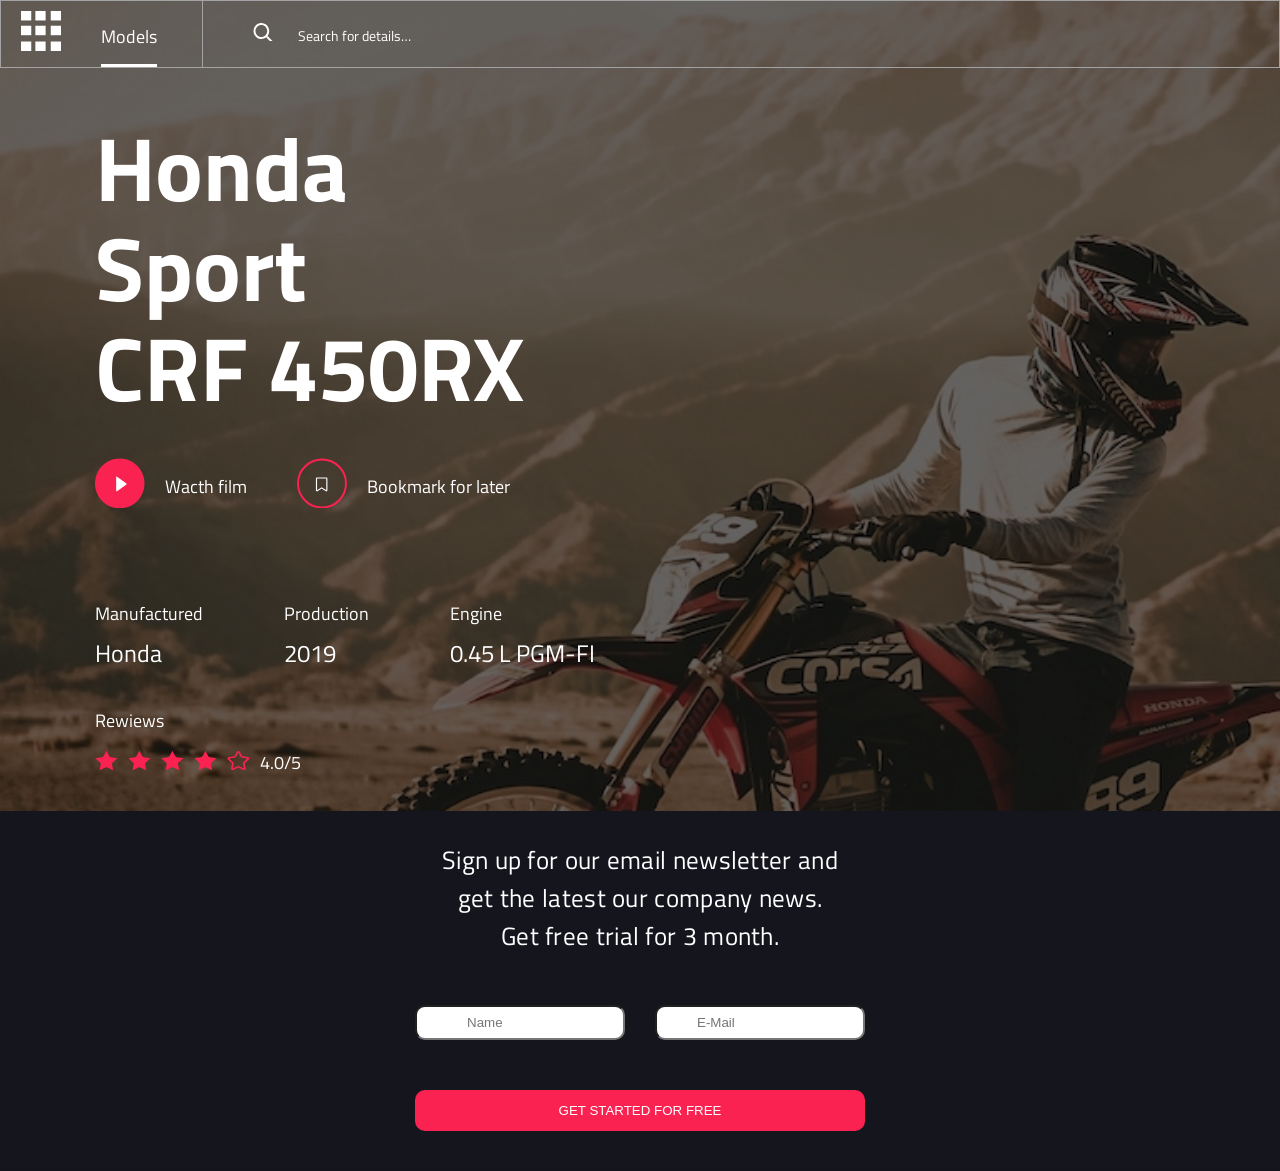
==== Downloads/beeinterns-develop/Desktop/Beeinterns #16/index.html @ 738a44fa "add #19 JS" ====
<!DOCTYPE html>
<html lang="en">
  <head>
    <meta charset="UTF-8" />
    <meta
      name="viewport"
      content="width=device-width, initial-scale=1.0, user-scaalble=yes"
    />
    <link rel="stylesheet" href="style.css" />
    <link
      href="https://fonts.googleapis.com/css2?family=Titillium+Web&display=swap"
      rel="stylesheet"
    />
    <title>Honda bike</title>
  </head>

  <body>
    <main>
      <header>
          <div class="menu">
            <picture>
              <source srcset="img/kun.svg" media="(min-width: 1440px)">
              <img src="img/menu.svg" alt="" class="header_menu"/>
            </picture>
            
          </div>

            <div class="models_block">
            <a href="#">Models</a>
          </div>

          <div class="models_block_media">
            <nav>
              <ul class="models_naviagtion">
                <a href="" class="models_button"><li class="first">Models</li></a>
                <a href="" class="models_button"><li>Demensions</li></a>
                <a href=""class="models_button"><li>Facts & Figures</li></a>
                <a href=""class="models_button"><li>History</li></a>
                <a href="" class="models_button"><li>Reviews</li></a>
              </ul>
            </nav>
          </div>
          
            <div class="search_content">
                <div class="search_wrapper">
                    <a href="#"><img src="img/shape.svg" alt="" class="search_icon"/></a>
                    <a href="#" class="search">Search for details…</a>
                </div>
            
            </div>
          </div> 
      </header>
<!--main content-->
      <section class="main_content_wrapper">
        <h1>Honda <br>Sport<br> CRF 450RX</h1>
      <div class="button_section_wrapper">
          <div class="button_section">
            <a href="#"><img src="img/icon.svg" alt="" class="int_btn"></a>
            <div class="main_title">Wacth film</div> 
          </div>
          <div class="button_section">
            <a href="#"><img src="img/icon2.svg" alt="" class="int_btn"></a>
            <div>Bookmark for later</div>
          </div>
        </div>
        <div class="desctop">

          <div class="descritpion">
            <div class="descritpion_block">
                <div><div class="desk_element">Manufactured</div><span>Honda</span></div>
                <div><div class="desk_element">Production</div><span>2019</span></div>
                <div><div class="desk_element">Engine</div><span>0.45 L PGM-FI</span></div>
            </div>
          </div>
          
          <div class="rating">
            <div>Rewiews</div>
            <div class="rating_wrapper">
            <a href="#"><img src="img/full-star.svg" alt="rate" class="starz"></a>
            <a href="#"><img src="img/full-star.svg" alt="rate" class="starz"></a>
            <a href="#"><img src="img/full-star.svg" alt="rate" class="starz"></a>
            <a href="#"><img src="img/full-star.svg" alt="rate" class="starz"></a>
            <a href="#"><img src="img/empty-star.svg" alt="rate" class="starz"></a>
            <div class="bike_rate">4.0/5</div>
            </div>
           
            </div>
          </div>    
        </div>
      </section>
    </main>

    <!--rectangle-->

    <section class="rectangle">
      <div class="rectangle_wrapper">
        <p>
          Sign up for our email newsletter and<br> get the latest our company news.<br>
          Get free trial for 3 month.
        </p>
        <div class="form_wrapper">
          <form action="/posturl/newsletter/" class="rectangle_form" method="POST" name="form">

            <div class="input_wrapper">
              <input type="name" placeholder="Name" required name="name">
              <input type="email" placeholder="E-Mail" required name="email">
            </div>
            
            <div class=started_button_block>
              <button type="submit" class="started_button">GET STARTED FOR FREE</button>
            </div>
            
          </form>
         </div>
        </div>
        
       
        
      </div>

    </section>
  </body>
 
</html>
---- Downloads/beeinterns-develop/Desktop/Beeinterns #16/style.css ----
* {
  box-sizing: border-box;
}
body {
  min-width: 320px;
  color: #fff;
  font-family: "Titillium Web", sans-serif;
  margin: 0;
  padding: 0;
}
main {
  background-image: url(img/back.png);
  background-repeat: no-repeat;
  background-size: cover;
  margin: 0 auto;
}
h1,
h2,
h3 {
  margin: 0;
  padding: 0;
}
span {
  padding-top: 50px;
}
.models_naviagtion {
  display: none;
}
a {
  color: #fff;
  text-decoration: none;
}
li {
  list-style: none;
}
header {
  display: flex;
  border: 1px solid #a3a3a3;
  min-height: 60px;
}
.menu {
  padding: 22px 20px;
}
.header_menu {
  width: 20px;
  height: 20px;
}
.models_block {
  border-bottom: 3px solid #fff;
  margin: 22px 22px 0 0;
  font-size: 15px;
  line-height: 27px;
}
.search_content {
  border-left: 1px solid #a3a3a3;
  padding-top: 22px;
  font-size: 13px;
  line-height: 20px;
}
.search_wrapper {
  padding-left: 10px;
}
.search_icon {
  padding-right: 10px;
}
/*320px main content*/

.main_content_wrapper {
  max-width: 175px;
  width: 100%;
  margin: 20px 20px 0 20px;
}
h1 {
  font-size: 25px;
}
.button_section {
  display: flex;
  margin: 10px 0 10px 0;
}
.button_section > div {
  margin-left: 10px;
}
.rating_wrapper {
  display: flex;
  padding-bottom: 32px;
}
.starz {
  width: 15px;
  height: 15px;
  margin-right: 5px;
}
.int_btn {
  width: 20px;
  height: 20px;
}
.descritpion_block > div {
  margin-bottom: 10px;
}

/* 320 rectangle */
.rectangle {
  background: linear-gradient(
      0deg,
      rgba(9, 9, 9, 0.465718),
      rgba(9, 9, 9, 0.465718)
    ),
    #1f1f2f;
}
.rectangle_wrapper {
  width: 280px;
  margin: 0 auto;
  padding: 30px 0 40px 0;
}
.rectangle_wrapper > p {
  margin: 0;
  font-size: 17px;
  line-height: 26px;
  letter-spacing: 0.145714px;
}
.rectangle_form {
  display: flex;
  flex-direction: column;
}
input {
  margin-top: 20px;
  border-radius: 10px;
  padding: 8px 40px;
  width: 100%;
}
input[type="name"]::placeholder {
  padding-left: 10px;
}
.started_button {
  width: 100%;
  margin-top: 20px;
  padding: 10px;
  text-transform: uppercase;
  background: #f92251;
  border-radius: 10px;
  border: none;
  outline: none;
  color: #fff;
  cursor: pointer;
}

/* media 768 xp */

@media (min-width: 768px) {
  main {
    background-image: url(img/back2.png);
    background-repeat: no-repeat;
  }
  .menu {
    padding: 10px 20px;
  }
  .header_menu {
    width: 40px;
    height: 40px;
  }
  .search {
    font-size: 14px;
  }
  .models_block {
    margin: 22px 45px 0 20px;
    font-size: 15px;
    line-height: 27px;
    font-size: 18px;
  }
  .search_wrapper {
    margin-left: 40px;
  }
  .search_icon {
    padding-right: 22px;
  }
  /* main */

  .main_content_wrapper {
    max-width: 500px;
    width: 100%;
    margin: 50px 95px 0;
    font-size: 18px;
    line-height: 27px;
  }
  h1 {
    font-weight: bold;
    font-size: 90px;
    line-height: 100px;
  }
  .button_section_wrapper {
    display: flex;
    max-width: 500px;
    width: 100%;
    padding-top: 30px;
  }
  .button_section + .button_section {
    margin-left: 50px;
  }
  .button_section {
    display: flex;
    align-items: center;
  }
  .button_section > div {
    margin-left: 20px;
  }
  .descritpion {
    margin-top: 75px;
  }
  .descritpion_block {
    display: flex;
    justify-content: space-between;
  }
  .rating {
    margin-top: 25px;
  }
  .rating_wrapper {
    display: flex;
    margin-top: 15px;
  }
  .starz {
    width: 23px;
    height: 23px;
    margin-right: 10px;
  }
  .int_btn {
    width: 50px;
    height: 50px;
  }
  .desk_element {
    padding-bottom: 8px;
  }
  span {
    font-size: 24px;
    line-height: 37px;
  }
  /* rectangle 768*/

  .rectangle_wrapper {
    width: 100%;
  }
  .rectangle_wrapper > p {
    margin: 0 auto;
    min-width: 530px;
    width: 100%;
    text-align: center;
    font-size: 25px;
    line-height: 38px;
    letter-spacing: 0.3px;
    padding-bottom: 50px;
  }
  .form_wrapper {
    width: 450px;
    margin: 0 auto;
  }
  .input_wrapper {
    display: flex;
  }
  input:first-child {
    margin-right: 30px;
  }
  input {
    margin-top: 0;
    border-radius: 10px;
    padding: 8px 40px;
    width: 210px;
  }
  input[type="name"]::placeholder {
    padding-left: 10px;
  }
  .started_button_block {
    padding-top: 50px;
  }
  .started_button {
    margin-top: 0;
    width: 100%;
    padding: 13px 35px;
    text-transform: uppercase;
    background: #f92251;
    border-radius: 10px;
    border: none;
    outline: none;
    color: #fff;
    cursor: pointer;
  }
}

/* Media 1440 px */

@media (min-width: 1440px) {
  main {
    background-image: url(img/back3.png);
    background-repeat: no-repeat;
    height: 100vh;
  }
  .main_content_wrapper {
    margin: 80px 200px;
  }
  .menu {
    padding: 0;
  }
  .header_menu {
    width: 65px;
    height: 80px;
    margin-left: 40px;
  }
  .search {
    font-size: 18px;
  }
  .models_block {
    display: none;
  }
  .first {
    color: #fff;
    border-bottom: 5px solid #fff;
  }
  li {
    padding: 27px 0 27px 0;
  }
  .models_block_media {
    display: flex;
    align-items: center;
  }
  .models_naviagtion {
    display: flex;
    justify-content: space-between;
    width: 740px;
    color: #9f9f9f;
    padding: 0;
    margin: 0 100px;
  }
  .models_button + .models_button {
    font-size: 18px;
  }
  .search_wrapper {
    margin-left: 40px;
  }
  .search_content {
    display: flex;
    align-items: center;
    padding: 0;
    margin-left: 50px;
  }
  .search_icon {
    padding-right: 30px;
  }
  li {
    font-size: 18px;
    line-height: 27px;
    color: #9f9f9f;
  }
  li:hover {
    color: #fff;
  }
  .desctop {
    width: 810px;
    display: flex;
    margin-top: 75px;
  }
  .descritpion_block {
    display: flex;
    justify-content: flex-start;
  }
  .descritpion_block > div {
    margin-right: 75px;
  }
  .rating {
    margin-top: 75px;
  }
  .starz {
    width: 25px;
    height: 25px;
    margin-right: 10px;
  }
  .starz:hover {
    transform: scale(1.2);
  }
  .int_btn:hover {
    transform: scale(1.1);
  }
  .bike_rate {
    padding-left: 25px;
  }
  /* rectangle 1440 px*/
  .rectangle_wrapper {
    padding: 60px 0 90px 0;
  }
  .form_wrapper {
    display: flex;
    justify-content: space-between;
    align-items: center;
  }
  .rectangle_form {
    display: flex;
    flex-direction: row;
  }
  .started_button {
    width: 210px;
    padding: 12px 25px;
  }
  .form_wrapper {
    max-width: 980px;
    width: 100%;
  }
  input {
    width: 300px;
    height: 50px;
  }
  .started_button {
    margin-left: 40px;
    width: 300px;
    height: 50px;
  }
  .started_button_block {
    padding-top: 0;
  }
  .rectangle_wrapper > p {
    font-size: 35px;
    line-height: 53px;
  }
  .rectangle_form {
  }
}
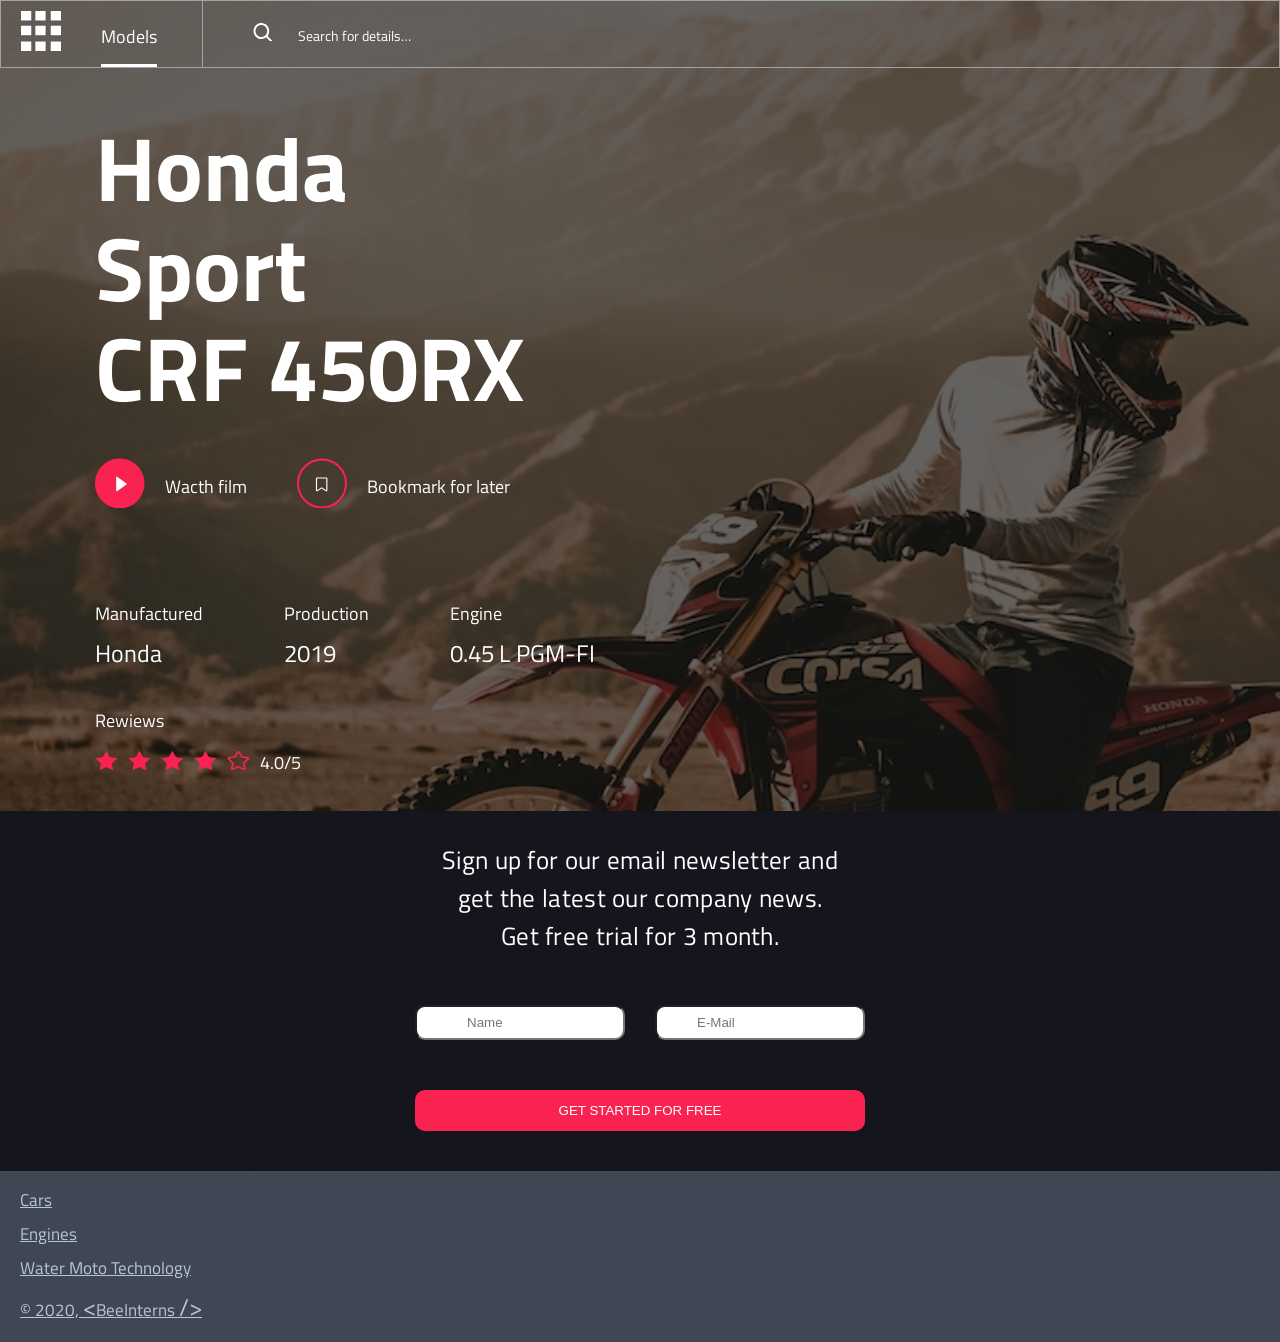
==== commit 2868cadc: "Правка по второму заданию #19 JS" ====
--- a/Downloads/beeinterns-develop/Desktop/Beeinterns #16/index.html
+++ b/Downloads/beeinterns-develop/Desktop/Beeinterns #16/index.html
@@ -112,13 +112,21 @@
             
           </form>
          </div>
-        </div>
-        
-       
-        
+        </div>              
       </div>
+    </section>
 
-    </section>
+    <footer>
+      <div class="footer_wrapper">
+
+        <ul class="footer_list">
+          <a href="#"><li class="footer_link">cars</li></a>
+          <a href="#"><li class="footer_link">engines</li></a>
+          <a href="#"><li class="footer_link">water moto technology</li></a>
+          <a href="#"><li class="footer_link last">© 2020, <span><</span>BeeInterns <span>/></span> </li></a>
+        </ul>
+
+      </div>
+    </footer>
   </body>
- 
 </html>
--- a/Downloads/beeinterns-develop/Desktop/Beeinterns #16/style.css
+++ b/Downloads/beeinterns-develop/Desktop/Beeinterns #16/style.css
@@ -16,7 +16,8 @@
 }
 h1,
 h2,
-h3 {
+h3,
+ul {
   margin: 0;
   padding: 0;
 }
@@ -142,7 +143,25 @@
   color: #fff;
   cursor: pointer;
 }
-
+/* 320 footer */
+
+footer {
+  background: #404754;
+}
+.footer_wrapper {
+  padding: 16px 0 16px 20px;
+}
+.footer_link {
+  padding-bottom: 8px;
+  text-transform: capitalize;
+  text-decoration-line: underline;
+  color: #bac5d3;
+  font-size: 17px;
+  line-height: 26px;
+}
+.last {
+  padding-bottom: 0;
+}
 /* media 768 xp */
 
 @media (min-width: 768px) {
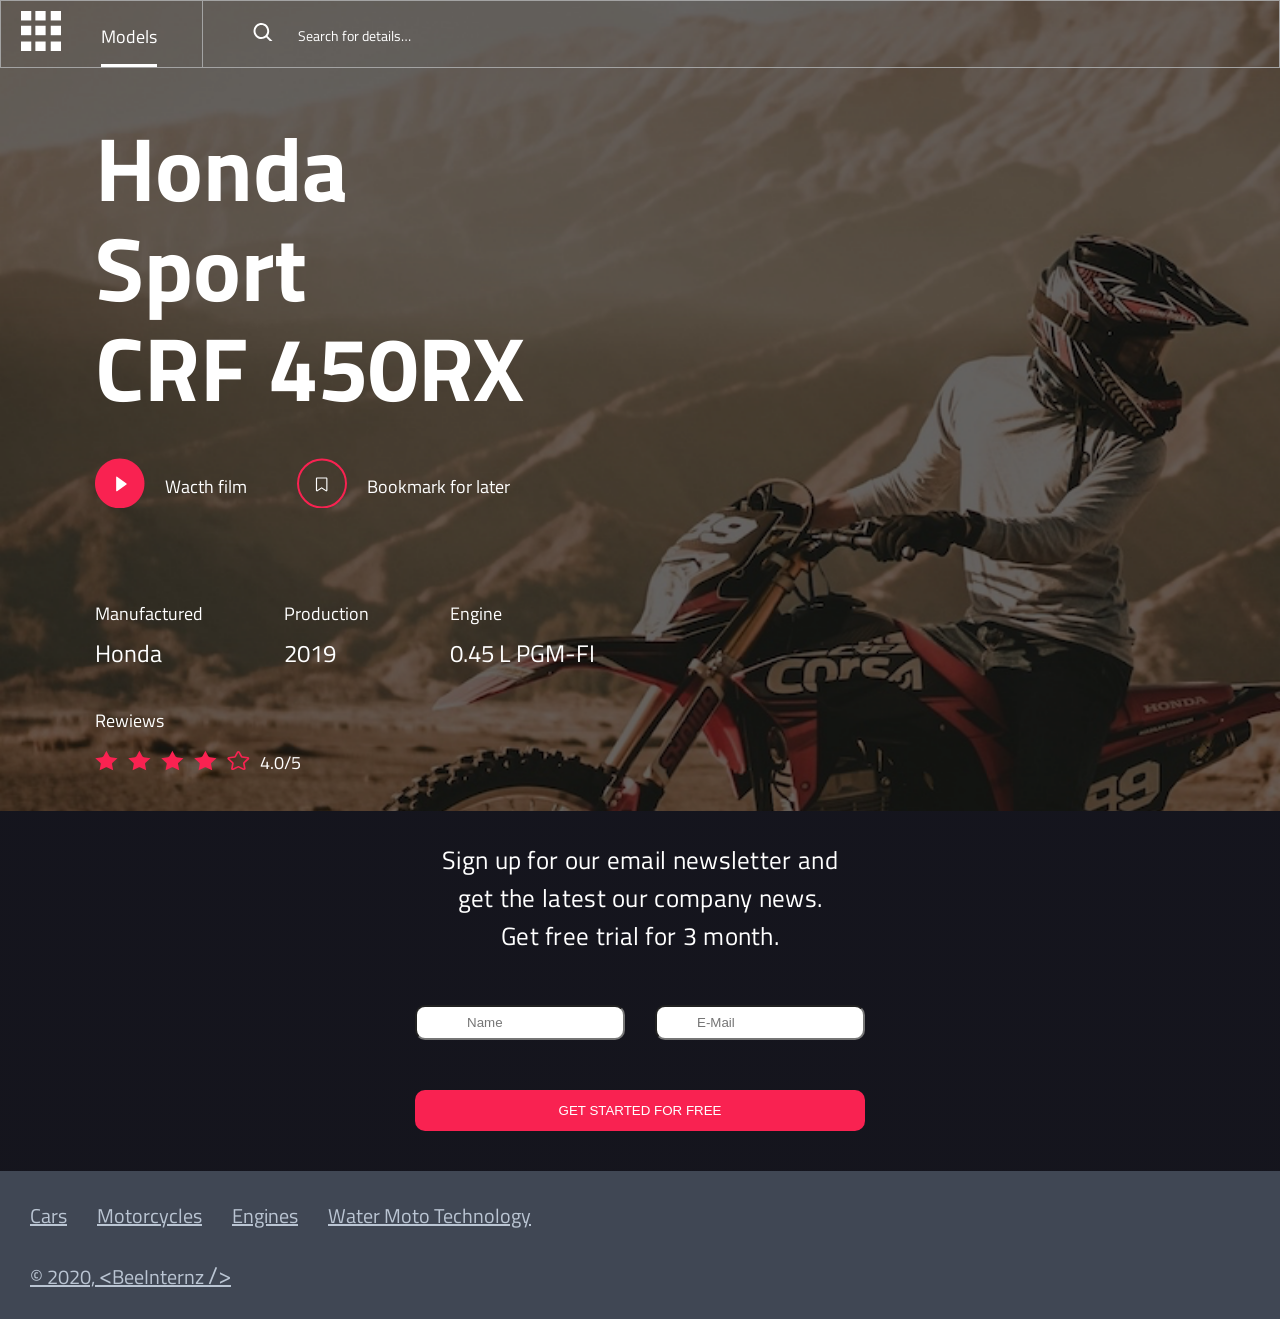
==== commit 73eeaa51: "add HW #20 (JS)" ====
--- a/Downloads/beeinterns-develop/Desktop/Beeinterns #16/index.html
+++ b/Downloads/beeinterns-develop/Desktop/Beeinterns #16/index.html
@@ -99,15 +99,15 @@
           Get free trial for 3 month.
         </p>
         <div class="form_wrapper">
-          <form action="/posturl/newsletter/" class="rectangle_form" method="POST" name="form">
+          <form action="/posturl/newsletter/" class="rectangle_form" method="POST" name="form" id="data">
 
             <div class="input_wrapper">
-              <input type="name" placeholder="Name" required name="name">
-              <input type="email" placeholder="E-Mail" required name="email">
+          <input type="name" placeholder="Name" required pattern="^[a-zA-Z]+$" name="login" id="input_name" maxlength="30" minlength="2">
+         <input type="email" placeholder="E-Mail" required name="email" id="input_mail">
             </div>
             
             <div class=started_button_block>
-              <button type="submit" class="started_button">GET STARTED FOR FREE</button>
+              <button type="submit" class="started_button" form="data">GET STARTED FOR FREE</button>
             </div>
             
           </form>
@@ -118,15 +118,20 @@
 
     <footer>
       <div class="footer_wrapper">
-
-        <ul class="footer_list">
-          <a href="#"><li class="footer_link">cars</li></a>
-          <a href="#"><li class="footer_link">engines</li></a>
-          <a href="#"><li class="footer_link">water moto technology</li></a>
-          <a href="#"><li class="footer_link last">© 2020, <span><</span>BeeInterns <span>/></span> </li></a>
-        </ul>
-
+        <div class="footer_block">
+          <ul class="footer_list">
+            <a href="#" class="footer_link footer_text"><li class="footer_li">cars</li></a>
+            <a href="#" class="footer_link footer_text"><li class="footer_li">Motorcycles</li></a>
+            <a href="#" class="footer_link footer_text"><li class="footer_li">engines</li></a>
+            <a href="#" class="footer_link footer_text"><li class="footer_li">water moto technology</li></a>     
+          </ul>
+          <div class="bee">
+            <a href="#" class="last footer_text">© 2020, <span><</span>BeeInternz <span>/></span></a>
+          </div> 
+        </div>
+        
       </div>
     </footer>
+  
   </body>
 </html>
--- a/Downloads/beeinterns-develop/Desktop/Beeinterns #16/style.css
+++ b/Downloads/beeinterns-develop/Desktop/Beeinterns #16/style.css
@@ -41,6 +41,7 @@
 }
 .menu {
   padding: 22px 20px;
+  cursor: pointer;
 }
 .header_menu {
   width: 20px;
@@ -143,6 +144,12 @@
   color: #fff;
   cursor: pointer;
 }
+.pick_name {
+  outline: 1px solid #f92251;
+  width: 20px;
+  height: 20px;
+}
+
 /* 320 footer */
 
 footer {
@@ -151,16 +158,19 @@
 .footer_wrapper {
   padding: 16px 0 16px 20px;
 }
-.footer_link {
-  padding-bottom: 8px;
+
+.footer_text {
   text-transform: capitalize;
   text-decoration-line: underline;
-  color: #bac5d3;
   font-size: 17px;
   line-height: 26px;
-}
-.last {
-  padding-bottom: 0;
+  color: #bac5d3;
+}
+.footer_li {
+  margin-bottom: 8px;
+}
+.bee {
+  padding-top: 10px;
 }
 /* media 768 xp */
 
@@ -300,141 +310,198 @@
     color: #fff;
     cursor: pointer;
   }
-}
-
-/* Media 1440 px */
-
-@media (min-width: 1440px) {
-  main {
-    background-image: url(img/back3.png);
-    background-repeat: no-repeat;
-    height: 100vh;
-  }
-  .main_content_wrapper {
-    margin: 80px 200px;
-  }
-  .menu {
-    padding: 0;
-  }
-  .header_menu {
-    width: 65px;
-    height: 80px;
-    margin-left: 40px;
-  }
-  .search {
-    font-size: 18px;
-  }
-  .models_block {
-    display: none;
-  }
-  .first {
-    color: #fff;
-    border-bottom: 5px solid #fff;
-  }
-  li {
-    padding: 27px 0 27px 0;
-  }
-  .models_block_media {
-    display: flex;
-    align-items: center;
-  }
-  .models_naviagtion {
-    display: flex;
-    justify-content: space-between;
-    width: 740px;
-    color: #9f9f9f;
-    padding: 0;
-    margin: 0 100px;
-  }
-  .models_button + .models_button {
-    font-size: 18px;
-  }
-  .search_wrapper {
-    margin-left: 40px;
-  }
-  .search_content {
-    display: flex;
-    align-items: center;
-    padding: 0;
-    margin-left: 50px;
-  }
-  .search_icon {
-    padding-right: 30px;
-  }
-  li {
-    font-size: 18px;
-    line-height: 27px;
-    color: #9f9f9f;
-  }
-  li:hover {
-    color: #fff;
-  }
-  .desctop {
-    width: 810px;
-    display: flex;
-    margin-top: 75px;
-  }
-  .descritpion_block {
+  /* Footer 768 */
+  .footer_wrapper {
+    max-width: 768px;
+    width: 100%;
+    padding: 30px 0 25px 30px;
+  }
+  .footer_link {
+    padding-bottom: 8px;
+    text-transform: capitalize;
+    text-decoration-line: underline;
+    color: #bac5d3;
+    font-size: 17px;
+    line-height: 26px;
+  }
+  .footer_list {
     display: flex;
     justify-content: flex-start;
   }
-  .descritpion_block > div {
-    margin-right: 75px;
-  }
-  .rating {
-    margin-top: 75px;
-  }
-  .starz {
-    width: 25px;
-    height: 25px;
-    margin-right: 10px;
-  }
-  .starz:hover {
-    transform: scale(1.2);
-  }
-  .int_btn:hover {
-    transform: scale(1.1);
-  }
-  .bike_rate {
-    padding-left: 25px;
-  }
-  /* rectangle 1440 px*/
-  .rectangle_wrapper {
-    padding: 60px 0 90px 0;
-  }
-  .form_wrapper {
-    display: flex;
-    justify-content: space-between;
-    align-items: center;
-  }
-  .rectangle_form {
-    display: flex;
-    flex-direction: row;
-  }
-  .started_button {
-    width: 210px;
-    padding: 12px 25px;
-  }
-  .form_wrapper {
-    max-width: 980px;
-    width: 100%;
-  }
-  input {
-    width: 300px;
-    height: 50px;
-  }
-  .started_button {
-    margin-left: 40px;
-    width: 300px;
-    height: 50px;
-  }
-  .started_button_block {
-    padding-top: 0;
-  }
-  .rectangle_wrapper > p {
-    font-size: 35px;
-    line-height: 53px;
-  }
-  .rectangle_form {
-  }
-}
+  .footer_link {
+    margin-right: 30px;
+  }
+  .footer_text {
+    font-size: 20px;
+    line-height: 30px;
+    color: #bac5d3;
+  }
+  .footer_link:last-child {
+    margin-right: 0;
+  }
+
+  /* Media 1440 px */
+
+  @media (min-width: 1440px) {
+    main {
+      background-image: url(img/back3.png);
+      background-repeat: no-repeat;
+      height: 100vh;
+    }
+    .main_content_wrapper {
+      margin: 80px 200px;
+    }
+    .menu {
+      padding: 0;
+    }
+    .header_menu {
+      width: 65px;
+      height: 80px;
+      margin-left: 40px;
+    }
+    .search {
+      font-size: 18px;
+    }
+    .models_block {
+      display: none;
+    }
+    .first {
+      color: #fff;
+      border-bottom: 5px solid #fff;
+    }
+    li {
+      padding: 27px 0 27px 0;
+    }
+    .models_block_media {
+      display: flex;
+      align-items: center;
+    }
+    .models_naviagtion {
+      display: flex;
+      justify-content: space-between;
+      width: 740px;
+      color: #9f9f9f;
+      padding: 0;
+      margin: 0 100px;
+    }
+    .models_button + .models_button {
+      font-size: 18px;
+    }
+    .search_wrapper {
+      margin-left: 40px;
+    }
+    .search_content {
+      display: flex;
+      align-items: center;
+      padding: 0;
+      margin-left: 50px;
+    }
+    .search_icon {
+      padding-right: 30px;
+    }
+    li {
+      font-size: 18px;
+      line-height: 27px;
+      color: #9f9f9f;
+    }
+    li:hover {
+      color: #fff;
+    }
+    .desctop {
+      width: 810px;
+      display: flex;
+      margin-top: 75px;
+    }
+    .descritpion_block {
+      display: flex;
+      justify-content: flex-start;
+    }
+    .descritpion_block > div {
+      margin-right: 75px;
+    }
+    .rating {
+      margin-top: 75px;
+    }
+    .starz {
+      width: 25px;
+      height: 25px;
+      margin-right: 10px;
+    }
+    .starz:hover {
+      transform: scale(1.2);
+    }
+    .int_btn:hover {
+      transform: scale(1.1);
+    }
+    .bike_rate {
+      padding-left: 25px;
+    }
+    /* rectangle 1440 px*/
+    .rectangle_wrapper {
+      padding: 60px 0 90px 0;
+    }
+    .form_wrapper {
+      display: flex;
+      justify-content: space-between;
+      align-items: center;
+    }
+    .rectangle_form {
+      display: flex;
+      flex-direction: row;
+    }
+    .started_button {
+      width: 210px;
+      padding: 12px 25px;
+    }
+    .form_wrapper {
+      max-width: 980px;
+      width: 100%;
+    }
+    input {
+      width: 300px;
+      height: 50px;
+    }
+    .started_button {
+      margin-left: 40px;
+      width: 300px;
+      height: 50px;
+    }
+    .started_button_block {
+      padding-top: 0;
+    }
+    .rectangle_wrapper > p {
+      font-size: 35px;
+      line-height: 53px;
+    }
+    .rectangle_form {
+    }
+    /* Footer 1440 px */
+
+    .footer_wrapper {
+      max-width: 1360px;
+      width: 100%;
+      margin: 0 auto;
+      padding: 20px 0 20px 0;
+    }
+    .footer_block {
+      display: flex;
+      justify-content: space-between;
+      align-items: center;
+    }
+    .footer_list {
+      display: flex;
+    }
+    .footer_list ~ li {
+      padding: 0;
+    }
+    .footer_link {
+      padding-bottom: 0;
+    }
+    .footer_li {
+      padding: 0;
+    }
+    span:hover {
+      color: #f92251;
+    }
+  }
+}
